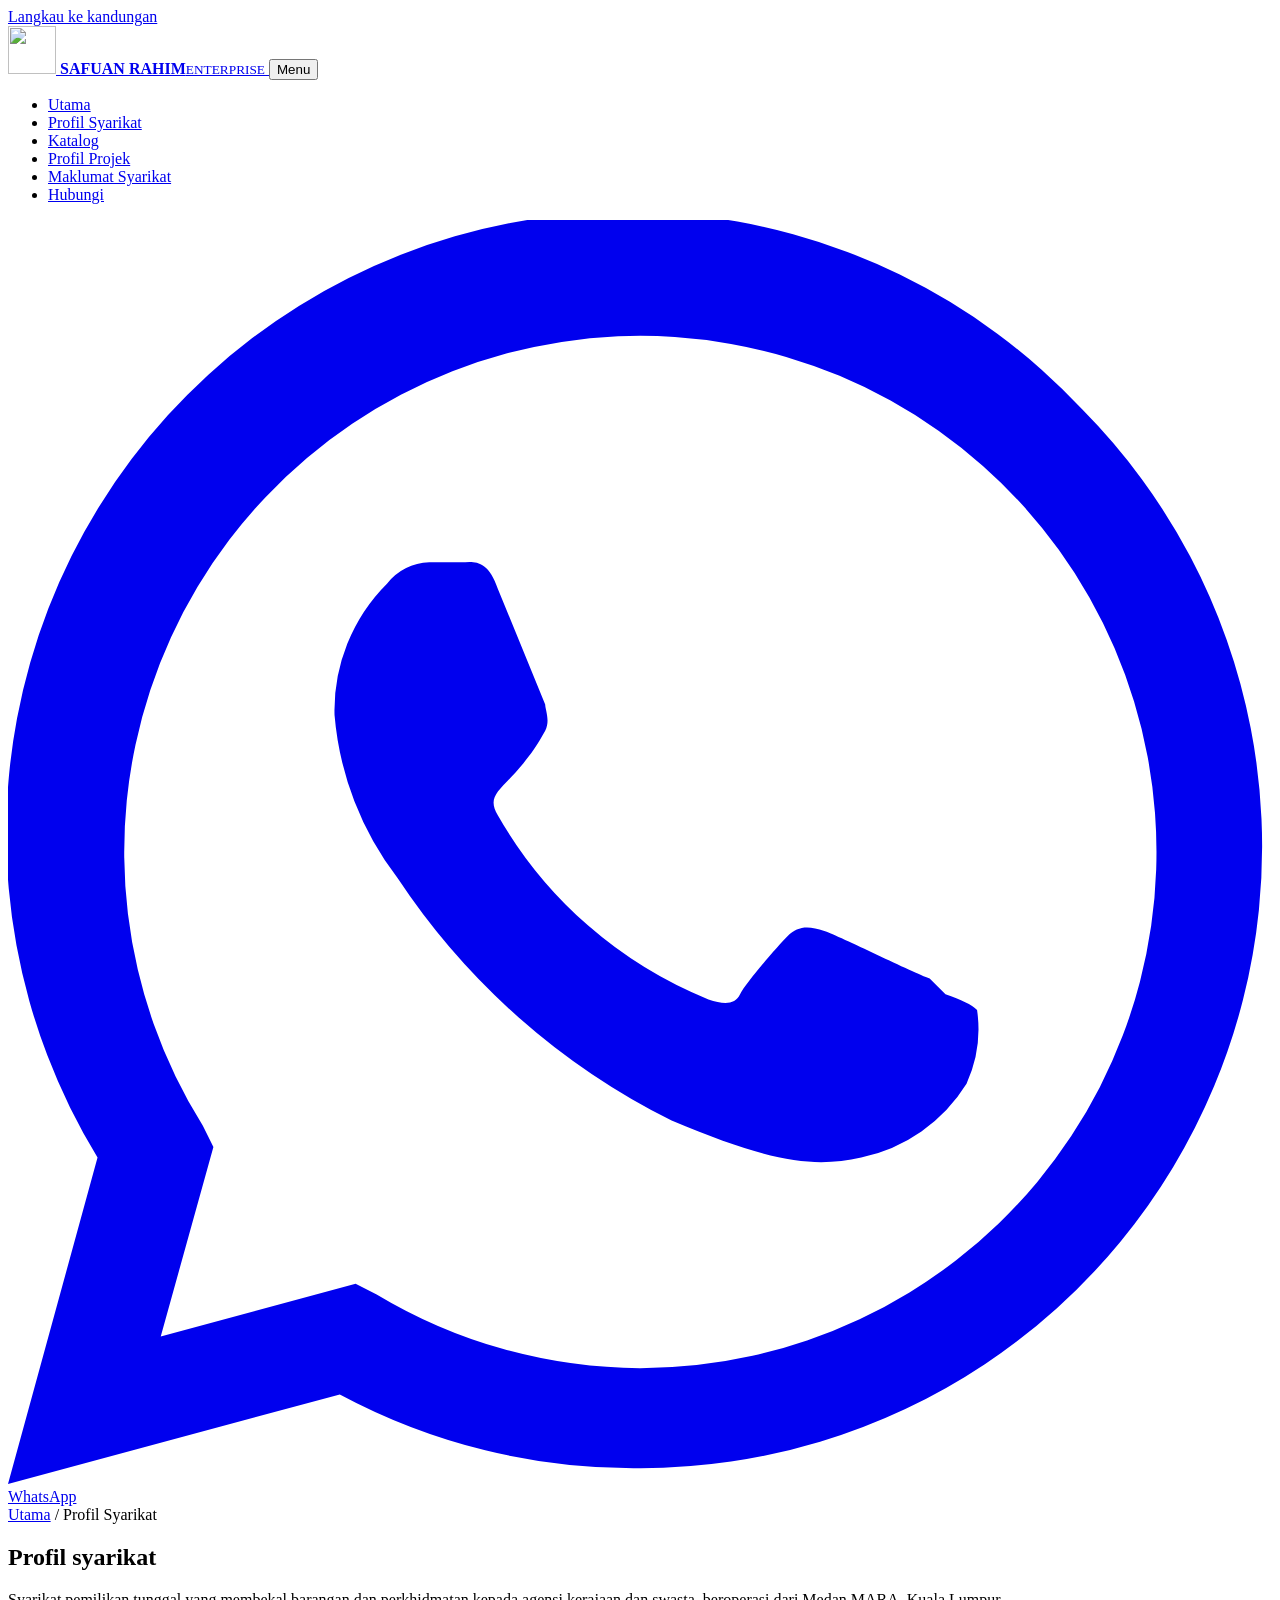
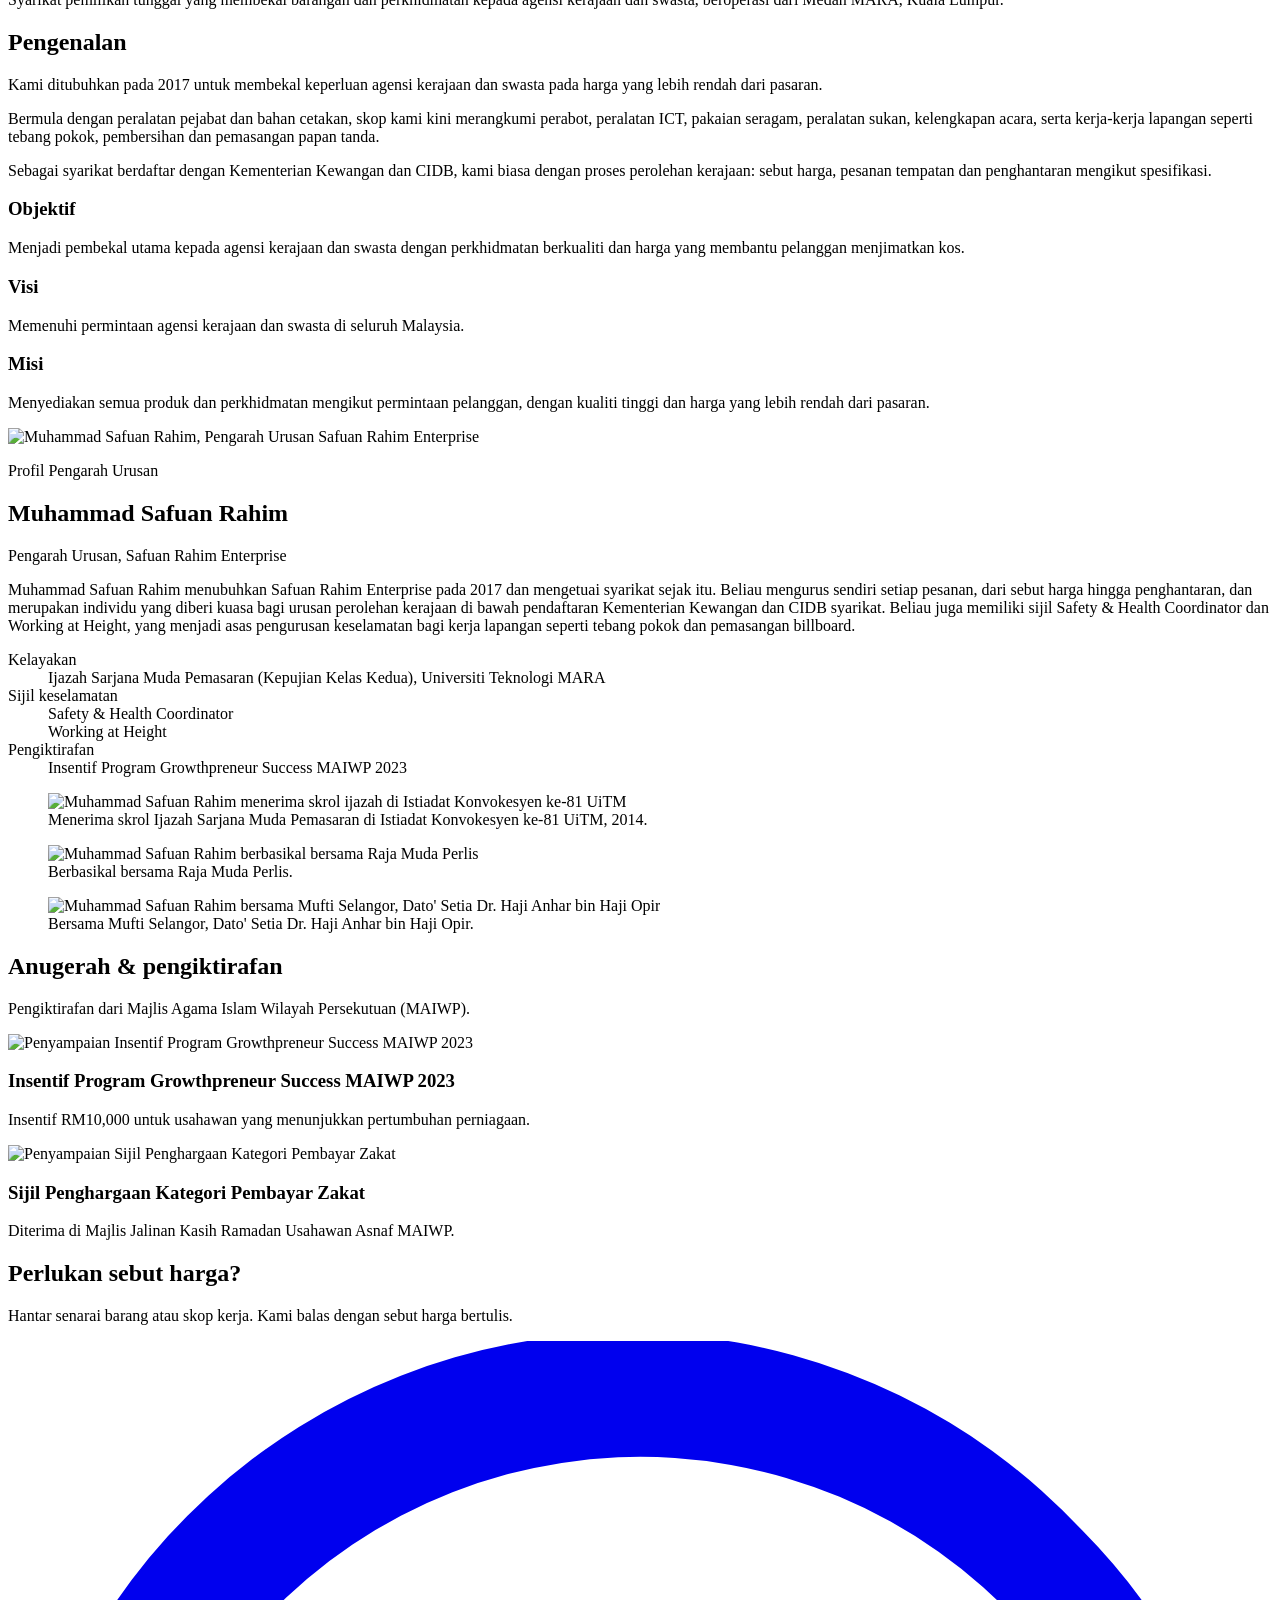
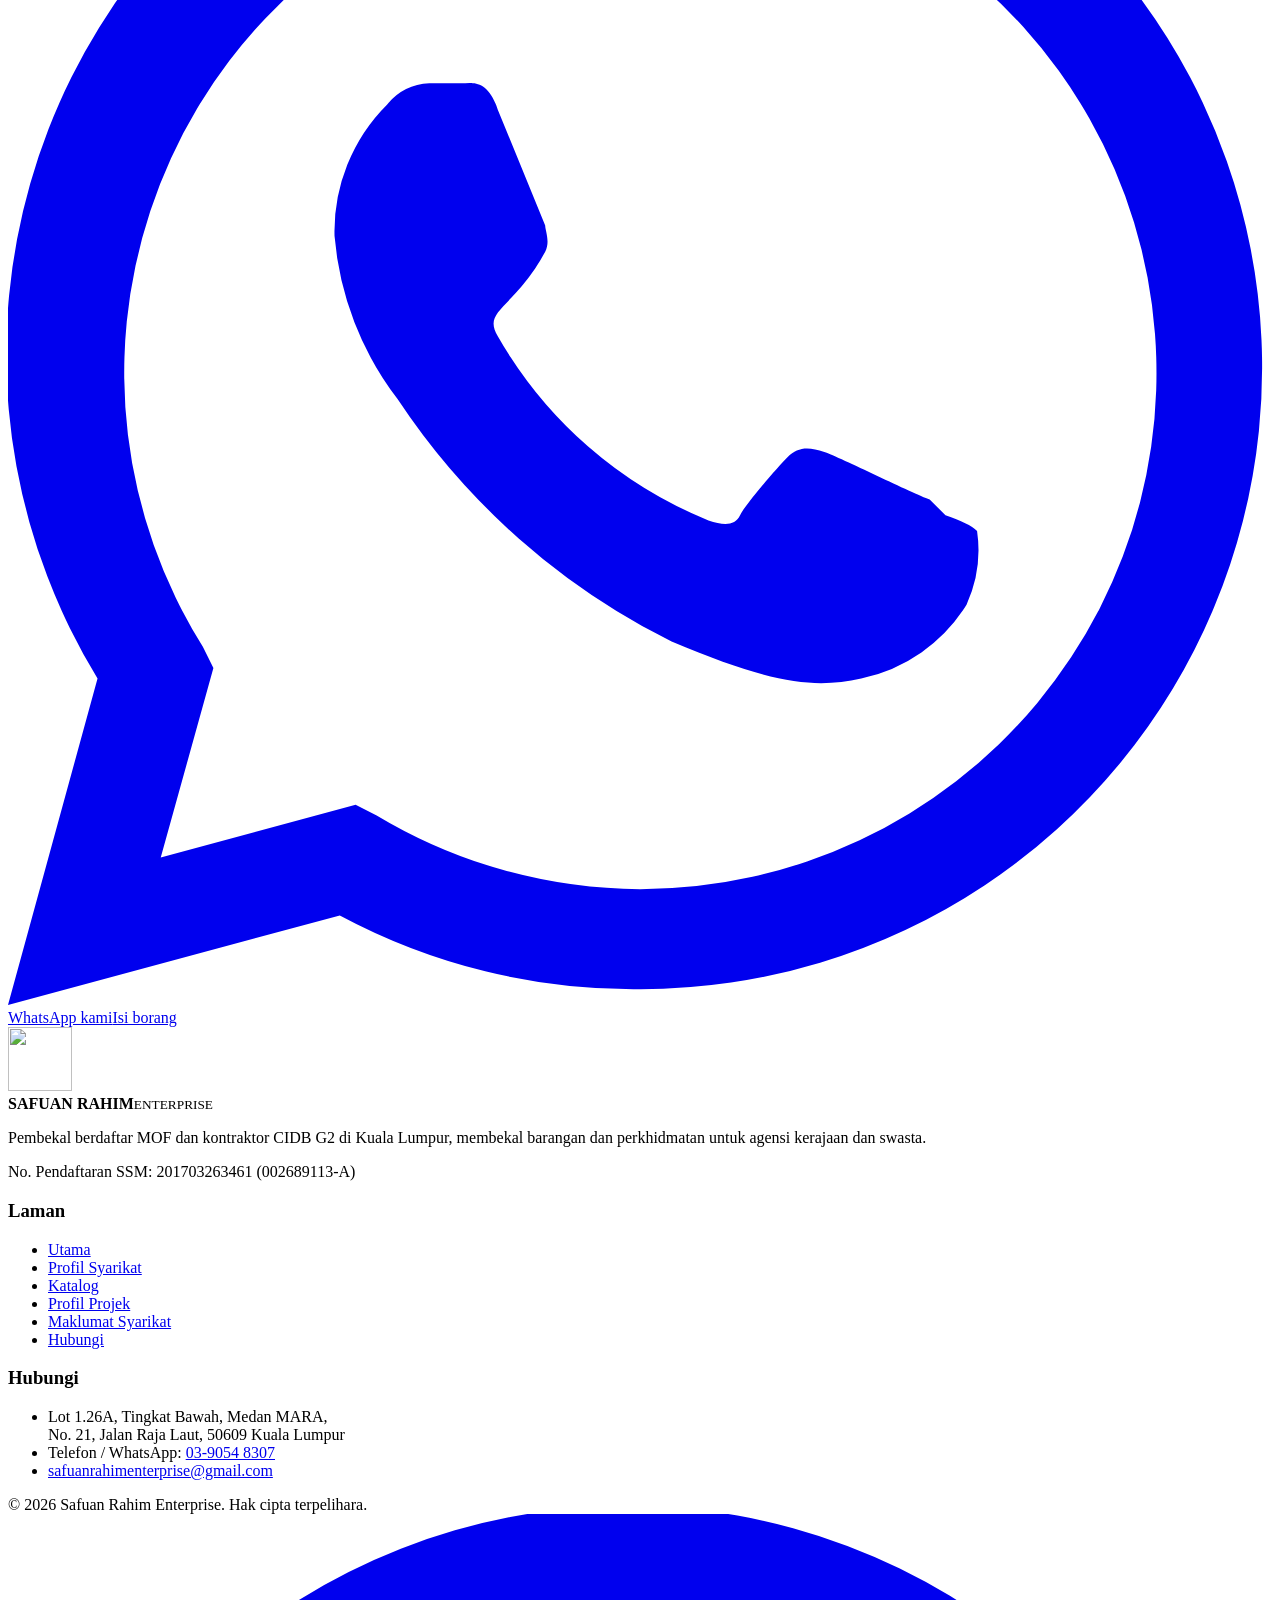
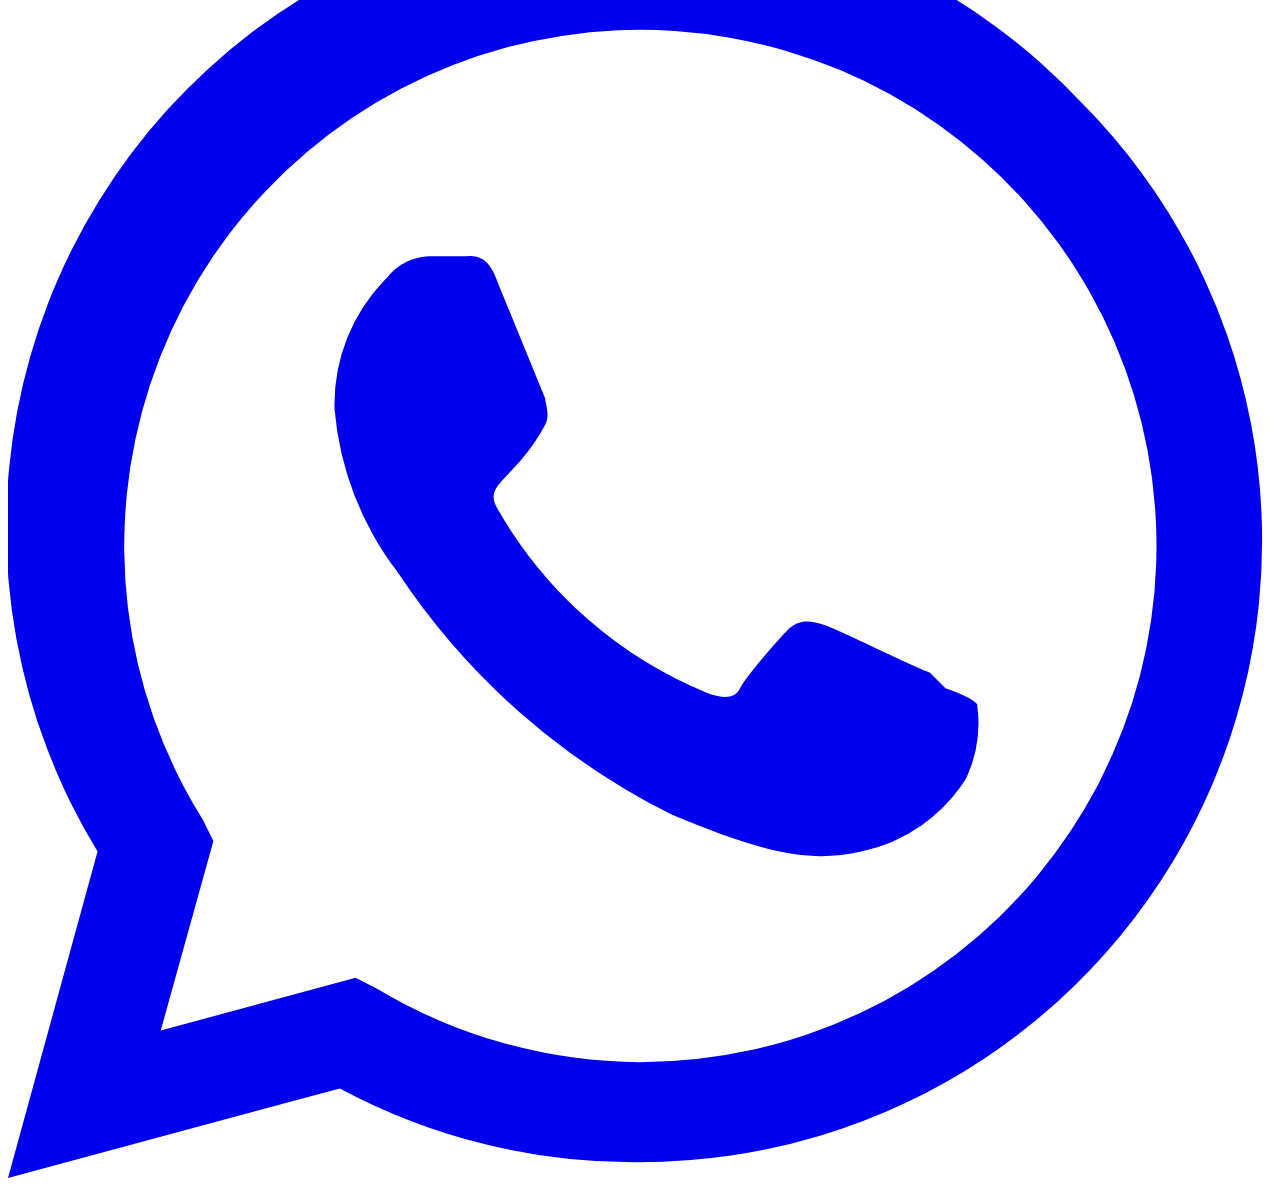
==== profil-syarikat.html @ c1486c1a "Add files via upload" ====
<!DOCTYPE html>
<html lang="ms">
<head>
<meta charset="utf-8">
<meta name="viewport" content="width=device-width, initial-scale=1">
<title>Profil Syarikat Pembekal Bumiputera Kuala Lumpur | Safuan Rahim Enterprise</title>
<meta name="description" content="Kenali Safuan Rahim Enterprise, syarikat bumiputera berdaftar MOF di Medan MARA, Kuala Lumpur yang membekal agensi kerajaan dan swasta sejak 2017.">
<link rel="canonical" href="https://sre.com.my/profil-syarikat.html">
<meta name="robots" content="index, follow">
<meta name="theme-color" content="#1F3442">
<meta property="og:type" content="website">
<meta property="og:locale" content="ms_MY">
<meta property="og:site_name" content="Safuan Rahim Enterprise">
<meta property="og:title" content="Profil Syarikat Pembekal Bumiputera Kuala Lumpur | Safuan Rahim Enterprise">
<meta property="og:description" content="Kenali Safuan Rahim Enterprise, syarikat bumiputera berdaftar MOF di Medan MARA, Kuala Lumpur yang membekal agensi kerajaan dan swasta sejak 2017.">
<meta property="og:url" content="https://sre.com.my/profil-syarikat.html">
<meta property="og:image" content="https://sre.com.my/assets/img/og-image.jpg">
<meta name="twitter:card" content="summary_large_image">
<link rel="icon" href="assets/img/favicon.ico" sizes="any">
<link rel="icon" type="image/png" href="assets/img/icon-32.png">
<link rel="apple-touch-icon" href="assets/img/icon-180.png">
<link rel="preconnect" href="https://fonts.googleapis.com">
<link rel="preconnect" href="https://fonts.gstatic.com" crossorigin>
<link href="https://fonts.googleapis.com/css2?family=Plus+Jakarta+Sans:wght@600;700;800&family=Jost:wght@400;500;600&display=swap" rel="stylesheet">
<link rel="stylesheet" href="assets/css/style.css">
<script src="assets/js/analytics.js" defer></script>

</head>
<body>
<a class="skip" href="#main">Langkau ke kandungan</a>
<header class="site-header">
  <div class="wrap">
    <a class="brand" href="index.html" aria-label="Safuan Rahim Enterprise, laman utama">
      <img src="assets/img/logo-mark.png" alt="" width="48" height="48">
      <span class="brand-name"><b>SAFUAN RAHIM</b><small>ENTERPRISE</small></span>
    </a>
    <button class="nav-toggle" aria-controls="nav" aria-expanded="false"><span class="sr-only">Menu</span><span></span><span></span><span></span></button>
    <nav class="nav" id="nav" aria-label="Navigasi utama"><ul><li><a href="index.html">Utama</a></li><li><a href="profil-syarikat.html" aria-current="page">Profil Syarikat</a></li><li><a href="katalog.html">Katalog</a></li><li><a href="projek.html">Profil Projek</a></li><li><a href="maklumat-syarikat.html">Maklumat Syarikat</a></li><li><a href="hubungi.html">Hubungi</a></li></ul></nav>
    <a class="btn btn-solid btn-sm header-cta" href="https://wa.me/60390548307?text=Salam%2C%20saya%20ingin%20mendapatkan%20sebut%20harga." target="_blank" rel="noopener"><svg viewBox="0 0 24 24" fill="currentColor" aria-hidden="true"><path d="M17.5 14.4c-.3-.1-1.7-.8-2-.9s-.5-.1-.7.1-.8.9-.9 1.1-.3.2-.6.1a8.1 8.1 0 01-4-3.5c-.3-.5.3-.5.9-1.6.1-.2 0-.4 0-.5l-.9-2.2c-.2-.6-.5-.5-.7-.5h-.6a1.1 1.1 0 00-.8.4 3.4 3.4 0 00-1 2.5 5.9 5.9 0 001.2 3.1 13.4 13.4 0 005.2 4.6c1.9.8 2.7.9 3.6.7a3.1 3.1 0 002-1.4 2.5 2.5 0 00.2-1.4c-.1-.1-.3-.2-.6-.3zM12 21.8a9.8 9.8 0 01-5-1.4l-.4-.2-3.7 1 1-3.6-.2-.4A9.8 9.8 0 1112 21.8zm8.4-18.2A11.8 11.8 0 001.7 17.8L0 24l6.3-1.7a11.8 11.8 0 005.7 1.4A11.8 11.8 0 0020.4 3.6z"/></svg> WhatsApp</a>
  </div>
</header>
<main id="main">

<section class="page-head"><div class="wrap"><nav class="crumbs" aria-label="Breadcrumb"><a href="index.html">Utama</a> / <span>Profil Syarikat</span></nav>
<h1>Profil syarikat</h1>
<p>Syarikat pemilikan tunggal yang membekal barangan dan perkhidmatan kepada agensi kerajaan dan swasta, beroperasi dari Medan MARA, Kuala Lumpur.</p>
</div></section>

<section class="section"><div class="wrap split">
  <div>
    <h2>Pengenalan</h2>
    <p class="lead-serif">Kami ditubuhkan pada 2017 untuk membekal keperluan agensi kerajaan dan swasta pada harga yang lebih rendah dari pasaran.</p>
    <p>Bermula dengan peralatan pejabat dan bahan cetakan, skop kami kini merangkumi perabot, peralatan ICT, pakaian seragam, peralatan sukan, kelengkapan acara, serta kerja-kerja lapangan seperti tebang pokok, pembersihan dan pemasangan papan tanda.</p>
    <p>Sebagai syarikat berdaftar dengan Kementerian Kewangan dan CIDB, kami biasa dengan proses perolehan kerajaan: sebut harga, pesanan tempatan dan penghantaran mengikut spesifikasi.</p>
  </div>
  <div>
    <div class="statement"><h3>Objektif</h3><p>Menjadi pembekal utama kepada agensi kerajaan dan swasta dengan perkhidmatan berkualiti dan harga yang membantu pelanggan menjimatkan kos.</p></div>
    <div class="statement"><h3>Visi</h3><p>Memenuhi permintaan agensi kerajaan dan swasta di seluruh Malaysia.</p></div>
    <div class="statement"><h3>Misi</h3><p>Menyediakan semua produk dan perkhidmatan mengikut permintaan pelanggan, dengan kualiti tinggi dan harga yang lebih rendah dari pasaran.</p></div>
  </div>
</div></section>

<section class="section section-mist" id="pengarah"><div class="wrap">
  <div class="director">
    <div class="director-photo framed"><img src="assets/img/team/pengarah.jpg" alt="Muhammad Safuan Rahim, Pengarah Urusan Safuan Rahim Enterprise" width="640" height="800"></div>
    <div class="director-text">
      <p class="eyebrow">Profil Pengarah Urusan</p>
      <h2>Muhammad Safuan Rahim</h2>
      <p class="director-role">Pengarah Urusan, Safuan Rahim Enterprise</p>
      <p>Muhammad Safuan Rahim menubuhkan Safuan Rahim Enterprise pada 2017 dan mengetuai syarikat sejak itu. Beliau mengurus sendiri setiap pesanan, dari sebut harga hingga penghantaran, dan merupakan individu yang diberi kuasa bagi urusan perolehan kerajaan di bawah pendaftaran Kementerian Kewangan dan CIDB syarikat. Beliau juga memiliki sijil Safety &amp; Health Coordinator dan Working at Height, yang menjadi asas pengurusan keselamatan bagi kerja lapangan seperti tebang pokok dan pemasangan billboard.</p>
      <dl class="director-facts">
        <dt>Kelayakan</dt><dd>Ijazah Sarjana Muda Pemasaran (Kepujian Kelas Kedua), Universiti Teknologi MARA</dd>
        <dt>Sijil keselamatan</dt><dd>Safety &amp; Health Coordinator<br>Working at Height</dd>
        <dt>Pengiktirafan</dt><dd>Insentif Program Growthpreneur Success MAIWP 2023</dd>
      </dl>
    </div>
  </div>
  <div class="director-gallery">
    <figure><div class="ph framed"><img src="assets/img/team/pengarah-konvokesyen.jpg" alt="Muhammad Safuan Rahim menerima skrol ijazah di Istiadat Konvokesyen ke-81 UiTM" loading="lazy"></div><figcaption>Menerima skrol Ijazah Sarjana Muda Pemasaran di Istiadat Konvokesyen ke-81 UiTM, 2014.</figcaption></figure>
    <figure><div class="ph framed"><img src="assets/img/team/pengarah-berbasikal.jpg" alt="Muhammad Safuan Rahim berbasikal bersama Raja Muda Perlis" loading="lazy"></div><figcaption>Berbasikal bersama Raja Muda Perlis.</figcaption></figure>
    <figure><div class="ph framed"><img src="assets/img/team/pengarah-kunjungan.jpg" alt="Muhammad Safuan Rahim bersama Mufti Selangor, Dato' Setia Dr. Haji Anhar bin Haji Opir" loading="lazy"></div><figcaption>Bersama Mufti Selangor, Dato' Setia Dr. Haji Anhar bin Haji Opir.</figcaption></figure>
  </div>
</div></section>

<section class="section"><div class="wrap">
  <div class="section-head"><h2>Anugerah & pengiktirafan</h2><p>Pengiktirafan dari Majlis Agama Islam Wilayah Persekutuan (MAIWP).</p></div>
  <div class="awards">
    <article class="award"><img src="assets/img/projek/growthpreneur-1.jpg" alt="Penyampaian Insentif Program Growthpreneur Success MAIWP 2023" loading="lazy"><div><h3>Insentif Program Growthpreneur Success MAIWP 2023</h3><p>Insentif RM10,000 untuk usahawan yang menunjukkan pertumbuhan perniagaan.</p></div></article>
    <article class="award"><img src="assets/img/projek/zakat-1.jpg" alt="Penyampaian Sijil Penghargaan Kategori Pembayar Zakat" loading="lazy"><div><h3>Sijil Penghargaan Kategori Pembayar Zakat</h3><p>Diterima di Majlis Jalinan Kasih Ramadan Usahawan Asnaf MAIWP.</p></div></article>
  </div>
</div></section>
<section class="cta-band"><div class="wrap">
<div><h2>Perlukan sebut harga?</h2><p>Hantar senarai barang atau skop kerja. Kami balas dengan sebut harga bertulis.</p></div>
<div class="hero-actions" style="margin:0"><a class="btn btn-solid" href="https://wa.me/60390548307?text=Salam%2C%20saya%20ingin%20mendapatkan%20sebut%20harga." target="_blank" rel="noopener"><svg viewBox="0 0 24 24" fill="currentColor" aria-hidden="true"><path d="M17.5 14.4c-.3-.1-1.7-.8-2-.9s-.5-.1-.7.1-.8.9-.9 1.1-.3.2-.6.1a8.1 8.1 0 01-4-3.5c-.3-.5.3-.5.9-1.6.1-.2 0-.4 0-.5l-.9-2.2c-.2-.6-.5-.5-.7-.5h-.6a1.1 1.1 0 00-.8.4 3.4 3.4 0 00-1 2.5 5.9 5.9 0 001.2 3.1 13.4 13.4 0 005.2 4.6c1.9.8 2.7.9 3.6.7a3.1 3.1 0 002-1.4 2.5 2.5 0 00.2-1.4c-.1-.1-.3-.2-.6-.3zM12 21.8a9.8 9.8 0 01-5-1.4l-.4-.2-3.7 1 1-3.6-.2-.4A9.8 9.8 0 1112 21.8zm8.4-18.2A11.8 11.8 0 001.7 17.8L0 24l6.3-1.7a11.8 11.8 0 005.7 1.4A11.8 11.8 0 0020.4 3.6z"/></svg> WhatsApp kami</a><a class="btn btn-line" href="hubungi.html">Isi borang</a></div>
</div></section>

</main>
<footer class="site-footer">
  <div class="wrap">
    <div class="foot-grid">
      <div>
        <div class="foot-brand"><img src="assets/img/logo-mark.png" alt="" width="64" height="64"><div><b>SAFUAN RAHIM</b><small>ENTERPRISE</small></div></div>
        <p>Pembekal berdaftar MOF dan kontraktor CIDB G2 di Kuala Lumpur, membekal barangan dan perkhidmatan untuk agensi kerajaan dan swasta.</p>
        <p>No. Pendaftaran SSM: 201703263461 (002689113-A)</p>
      </div>
      <div>
        <h3>Laman</h3>
        <ul><li><a href="index.html">Utama</a></li><li><a href="profil-syarikat.html">Profil Syarikat</a></li><li><a href="katalog.html">Katalog</a></li><li><a href="projek.html">Profil Projek</a></li><li><a href="maklumat-syarikat.html">Maklumat Syarikat</a></li><li><a href="hubungi.html">Hubungi</a></li></ul>
      </div>
      <div>
        <h3>Hubungi</h3>
        <ul>
          <li>Lot 1.26A, Tingkat Bawah, Medan MARA,<br>No. 21, Jalan Raja Laut, 50609 Kuala Lumpur</li>
          <li>Telefon / WhatsApp: <a href="tel:+60390548307">03-9054 8307</a></li>
          <li><a href="mailto:safuanrahimenterprise@gmail.com">safuanrahimenterprise@gmail.com</a></li>
        </ul>
      </div>
    </div>
    <div class="foot-bottom"><span>&copy; <span id="year">2026</span> Safuan Rahim Enterprise. Hak cipta terpelihara.</span></div>
  </div>
</footer>
<a class="wa-float" href="https://wa.me/60390548307?text=Salam%2C%20saya%20ingin%20mendapatkan%20sebut%20harga." target="_blank" rel="noopener" aria-label="Hubungi kami melalui WhatsApp"><svg viewBox="0 0 24 24" fill="currentColor" aria-hidden="true"><path d="M17.5 14.4c-.3-.1-1.7-.8-2-.9s-.5-.1-.7.1-.8.9-.9 1.1-.3.2-.6.1a8.1 8.1 0 01-4-3.5c-.3-.5.3-.5.9-1.6.1-.2 0-.4 0-.5l-.9-2.2c-.2-.6-.5-.5-.7-.5h-.6a1.1 1.1 0 00-.8.4 3.4 3.4 0 00-1 2.5 5.9 5.9 0 001.2 3.1 13.4 13.4 0 005.2 4.6c1.9.8 2.7.9 3.6.7a3.1 3.1 0 002-1.4 2.5 2.5 0 00.2-1.4c-.1-.1-.3-.2-.6-.3zM12 21.8a9.8 9.8 0 01-5-1.4l-.4-.2-3.7 1 1-3.6-.2-.4A9.8 9.8 0 1112 21.8zm8.4-18.2A11.8 11.8 0 001.7 17.8L0 24l6.3-1.7a11.8 11.8 0 005.7 1.4A11.8 11.8 0 0020.4 3.6z"/></svg></a>
<script src="assets/js/main.js" defer></script>
</body>
</html>
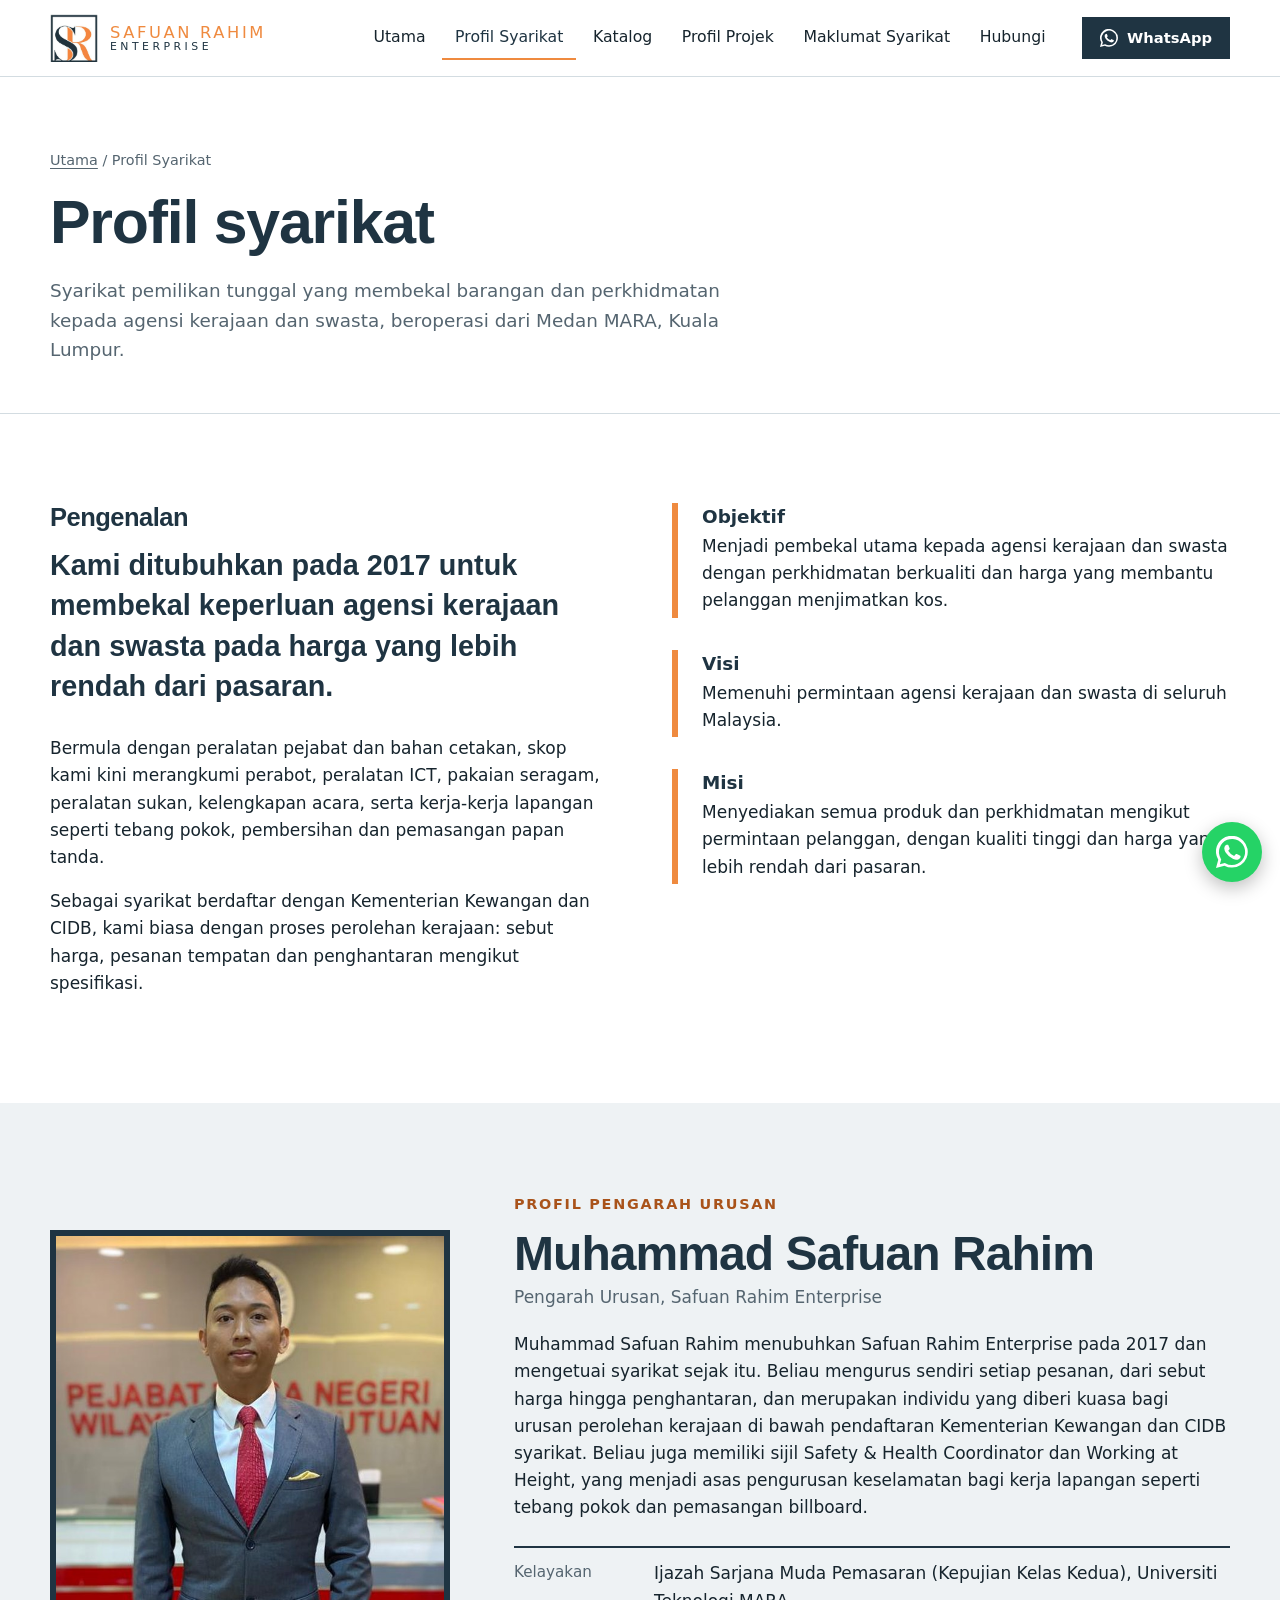
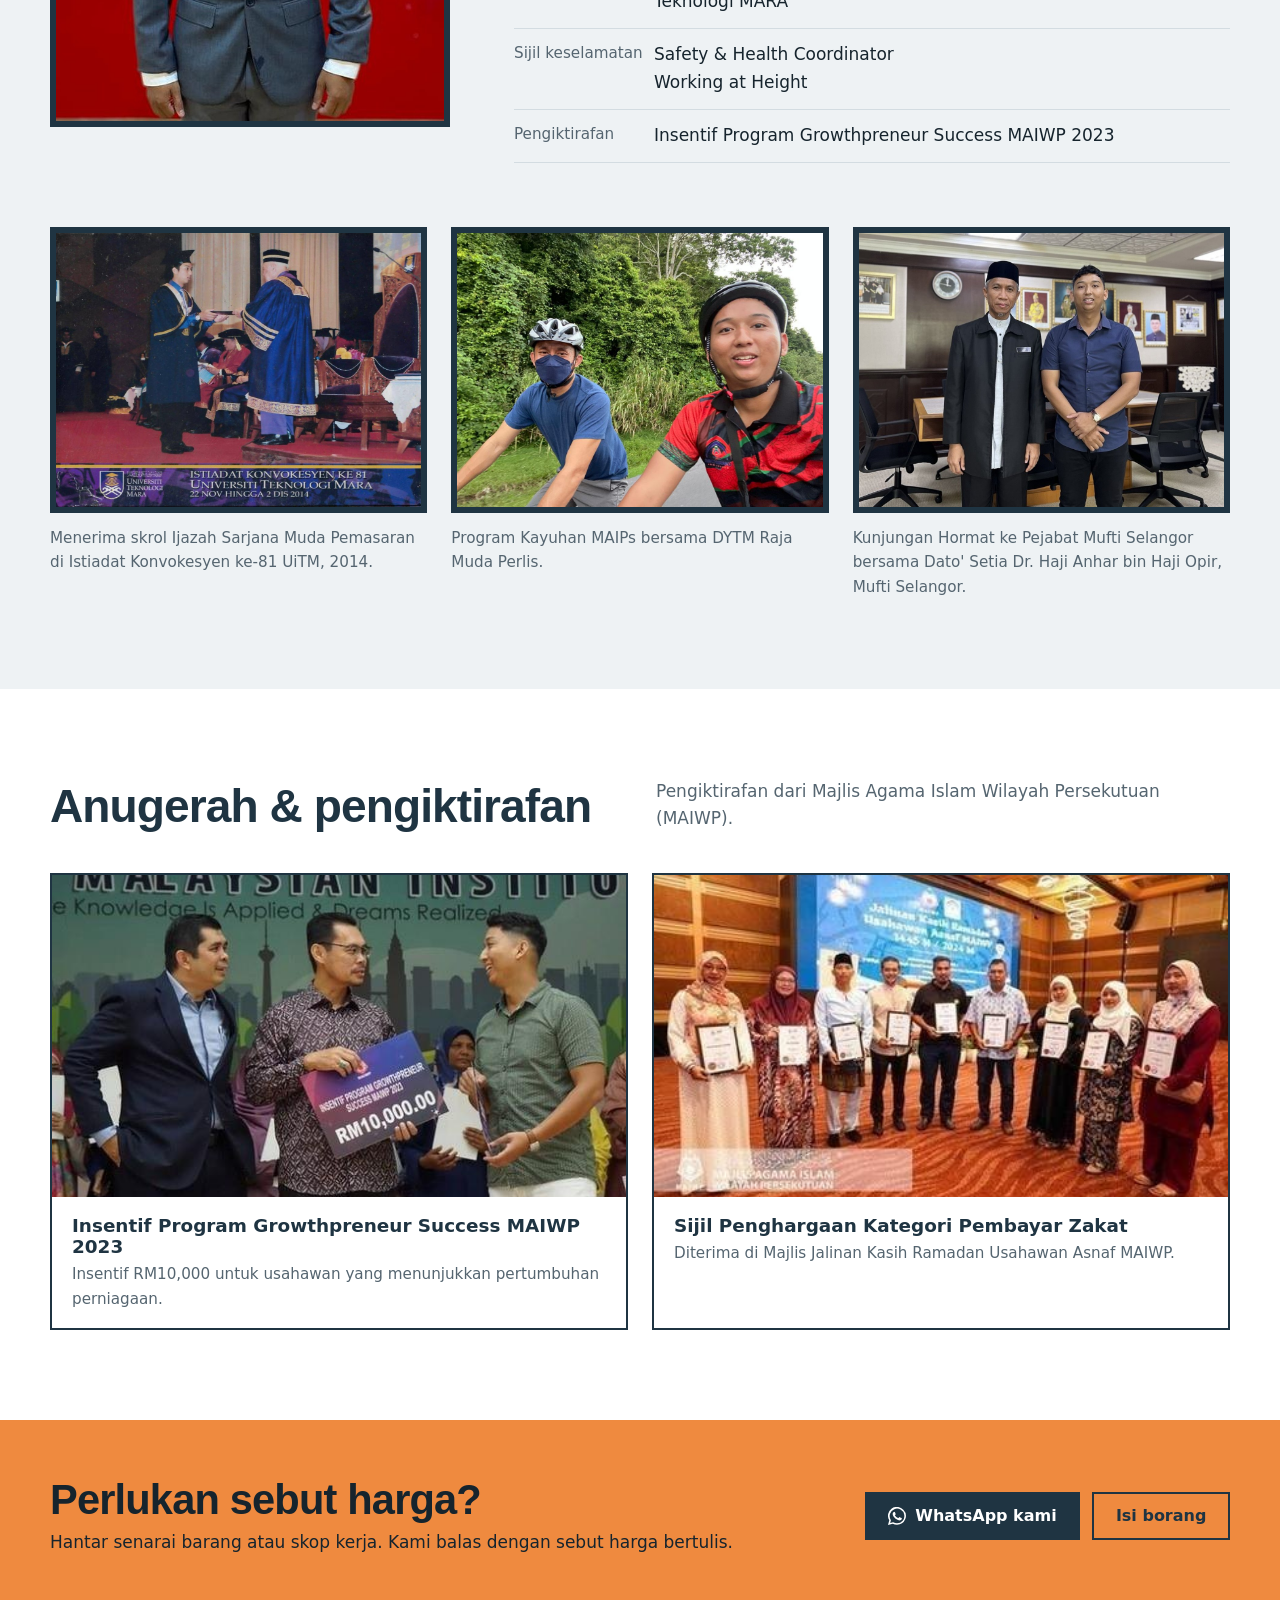
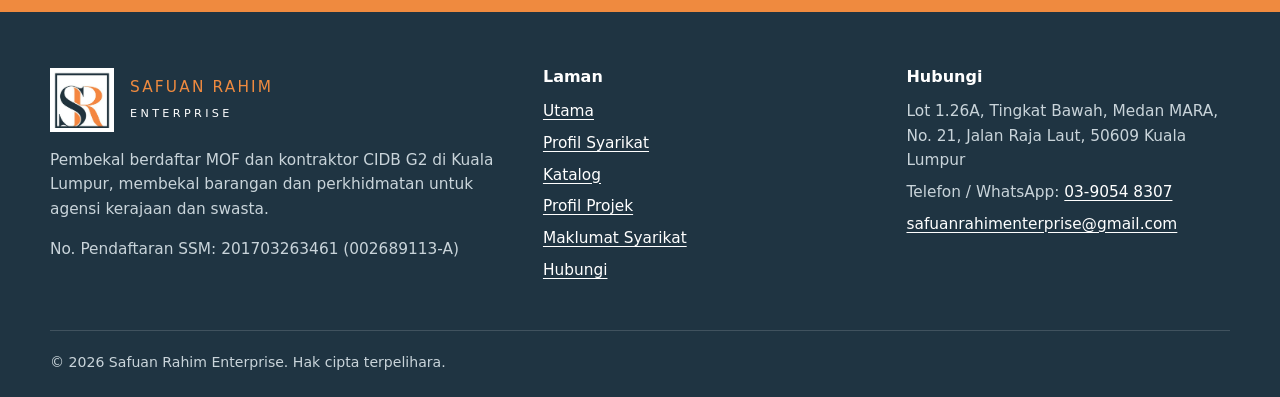
==== commit b52bfcaf: "Add files via upload" ====
--- a/profil-syarikat.html
+++ b/profil-syarikat.html
@@ -77,8 +77,8 @@
   </div>
   <div class="director-gallery">
     <figure><div class="ph framed"><img src="assets/img/team/pengarah-konvokesyen.jpg" alt="Muhammad Safuan Rahim menerima skrol ijazah di Istiadat Konvokesyen ke-81 UiTM" loading="lazy"></div><figcaption>Menerima skrol Ijazah Sarjana Muda Pemasaran di Istiadat Konvokesyen ke-81 UiTM, 2014.</figcaption></figure>
-    <figure><div class="ph framed"><img src="assets/img/team/pengarah-berbasikal.jpg" alt="Muhammad Safuan Rahim berbasikal bersama Raja Muda Perlis" loading="lazy"></div><figcaption>Berbasikal bersama Raja Muda Perlis.</figcaption></figure>
-    <figure><div class="ph framed"><img src="assets/img/team/pengarah-kunjungan.jpg" alt="Muhammad Safuan Rahim bersama Mufti Selangor, Dato' Setia Dr. Haji Anhar bin Haji Opir" loading="lazy"></div><figcaption>Bersama Mufti Selangor, Dato' Setia Dr. Haji Anhar bin Haji Opir.</figcaption></figure>
+    <figure><div class="ph framed"><img src="assets/img/team/pengarah-berbasikal.jpg" alt="Muhammad Safuan Rahim di Program Kayuhan MAIPs bersama DYTM Raja Muda Perlis" loading="lazy"></div><figcaption>Program Kayuhan MAIPs bersama DYTM Raja Muda Perlis.</figcaption></figure>
+    <figure><div class="ph framed"><img src="assets/img/team/pengarah-kunjungan.jpg" alt="Muhammad Safuan Rahim bersama Mufti Selangor, Dato' Setia Dr. Haji Anhar bin Haji Opir" loading="lazy"></div><figcaption>Kunjungan Hormat ke Pejabat Mufti Selangor bersama Dato' Setia Dr. Haji Anhar bin Haji Opir, Mufti Selangor.</figcaption></figure>
   </div>
 </div></section>
 
--- a/assets/css/style.css
+++ b/assets/css/style.css
@@ -0,0 +1,344 @@
+/* Safuan Rahim Enterprise — gaya utama
+   Warna diambil terus dari logo: biru gelap (S) dan oren (R). */
+:root{
+  --navy:#1F3442;
+  --navy-2:#2C4757;
+  --orange:#EF8A3F;
+  --orange-ink:#A9531A;   /* oren gelap untuk teks kecil di atas putih */
+  --paper:#FFFFFF;
+  --mist:#EEF2F4;
+  --ink:#16242D;
+  --muted:#556570;
+  --line:#D3DCE1;
+  --frame:6px;
+  --wrap:1180px;
+  --serif:"Plus Jakarta Sans", "Segoe UI", Arial, sans-serif;
+  --sans:"Jost", "Futura", "Century Gothic", system-ui, sans-serif;
+}
+*,*::before,*::after{box-sizing:border-box}
+html{scroll-behavior:smooth;-webkit-text-size-adjust:100%}
+body{margin:0;font-family:var(--sans);font-size:1.0625rem;line-height:1.6;color:var(--ink);background:var(--paper)}
+img{max-width:100%;height:auto;display:block}
+a{color:var(--navy);text-underline-offset:3px}
+a:hover{color:var(--orange-ink)}
+:focus-visible{outline:3px solid var(--orange);outline-offset:3px}
+h1,h2,h3,h4{line-height:1.15;margin:0 0 .5em;color:var(--navy)}
+h1,h2{font-family:var(--serif);font-weight:800;letter-spacing:-.02em}
+h3,h4{font-family:var(--sans);font-weight:600}
+p{margin:0 0 1em;max-width:68ch}
+.wrap{width:min(100% - 2.5rem, var(--wrap));margin-inline:auto}
+.skip{position:absolute;left:-999px;top:0;background:var(--navy);color:#fff;padding:.6rem 1rem;z-index:100}
+.skip:focus{left:1rem}
+.sr-only{position:absolute;width:1px;height:1px;overflow:hidden;clip:rect(0 0 0 0)}
+
+/* ---------- Header ---------- */
+.site-header{position:sticky;top:0;z-index:50;background:rgba(255,255,255,.96);backdrop-filter:blur(6px);border-bottom:1px solid var(--line)}
+.site-header .wrap{display:flex;align-items:center;gap:1.5rem;min-height:76px}
+.brand{display:flex;align-items:center;gap:.75rem;text-decoration:none;color:var(--navy);flex-shrink:0}
+.brand img{width:48px;height:48px}
+.brand-name{display:flex;flex-direction:column;line-height:1.05}
+.brand-name b{font-weight:500;letter-spacing:.16em;color:var(--orange);font-size:1.02rem}
+.brand-name small{letter-spacing:.32em;font-size:.68rem;color:var(--navy)}
+.nav{margin-left:auto}
+.nav ul{list-style:none;margin:0;padding:0;display:flex;gap:.25rem}
+.nav a{display:block;padding:.55rem .8rem;text-decoration:none;font-weight:500;font-size:.98rem;color:var(--ink);border-bottom:2px solid transparent}
+.nav a:hover{color:var(--navy);border-bottom-color:var(--line)}
+.nav a[aria-current="page"]{color:var(--navy);border-bottom-color:var(--orange)}
+.nav-toggle{display:none;margin-left:auto;background:none;border:2px solid var(--navy);width:46px;height:42px;cursor:pointer;color:var(--navy)}
+.nav-toggle span{display:block;width:20px;height:2px;background:currentColor;margin:4px auto}
+.header-cta{flex-shrink:0}
+
+/* ---------- Buttons ---------- */
+.btn{display:inline-flex;align-items:center;gap:.55rem;padding:.8rem 1.35rem;font:600 1rem/1 var(--sans);text-decoration:none;border:2px solid var(--navy);cursor:pointer;transition:background .15s,color .15s}
+.btn-solid{background:var(--navy);color:#fff}
+.btn-solid:hover{background:var(--navy-2);color:#fff}
+.btn-orange{background:var(--orange);border-color:var(--orange);color:var(--ink)}
+.btn-orange:hover{background:#F39D5C;color:var(--ink)}
+.btn-line{background:transparent;color:var(--navy)}
+.btn-line:hover{background:var(--navy);color:#fff}
+.btn svg{width:18px;height:18px;flex-shrink:0}
+.btn-sm{padding:.6rem 1rem;font-size:.92rem}
+
+/* ---------- Hero (home) ---------- */
+.hero{padding:clamp(3rem,7vw,6rem) 0 clamp(3rem,6vw,5rem)}
+.hero .wrap{display:grid;grid-template-columns:1.25fr 1fr;gap:clamp(2rem,5vw,4.5rem);align-items:center}
+.hero h1{font-size:clamp(2.2rem,5vw,4rem);line-height:1.08;margin-bottom:.45em}
+.hero .lede{font-size:1.2rem;color:var(--muted);max-width:52ch}
+.hero-actions{display:flex;flex-wrap:wrap;gap:.75rem;margin-top:1.75rem}
+
+/* Bingkai — dipinjam dari kotak logo */
+.framed{border:var(--frame) solid var(--navy);background:#fff;position:relative}
+.ledger{padding:1.5rem 1.5rem 1.25rem}
+.ledger h2{font-family:var(--sans);font-size:1.05rem;font-weight:600;margin:0 0 .9rem;display:flex;justify-content:space-between;gap:1rem}
+.ledger h2 span{font-weight:400;color:var(--muted)}
+.ledger ol{list-style:none;margin:0;padding:0}
+.ledger li{display:grid;grid-template-columns:1fr auto;gap:.15rem 1rem;padding:.8rem 0;border-top:1px solid var(--line)}
+.ledger li b{font-weight:500}
+.ledger li .who{grid-column:1;color:var(--muted);font-size:.92rem}
+.ledger li .amt{grid-row:1/3;grid-column:2;align-self:center;font-variant-numeric:tabular-nums;font-weight:600;color:var(--navy)}
+.ledger-foot{display:flex;justify-content:space-between;align-items:center;border-top:var(--frame) solid var(--orange);margin:.4rem -1.5rem -1.25rem;padding:.9rem 1.5rem;background:var(--mist);font-size:.95rem}
+
+/* ---------- Credentials strip ---------- */
+.creds{background:var(--navy);color:#fff}
+.creds ul{list-style:none;margin:0;padding:0;display:grid;grid-template-columns:repeat(5,1fr)}
+.creds li{padding:1.25rem 1rem;border-left:1px solid rgba(255,255,255,.15)}
+.creds li:first-child{border-left:0}
+.creds b{display:block;font-size:1.05rem;font-weight:600;color:var(--orange)}
+.creds span{font-size:.9rem;color:#C9D4DA}
+
+/* ---------- Sections ---------- */
+.section{padding:clamp(3.5rem,7vw,6rem) 0}
+.section-mist{background:var(--mist)}
+.section-head{display:grid;grid-template-columns:1fr 1fr;gap:2rem;align-items:end;margin-bottom:2.5rem}
+.section-head h2{font-size:clamp(2rem,3.6vw,2.9rem);margin:0}
+.section-head p{color:var(--muted);margin:0}
+
+/* Services */
+.services{display:grid;grid-template-columns:repeat(2,1fr);border-top:2px solid var(--navy)}
+.service{display:grid;grid-template-columns:56px 1fr;gap:1.1rem;padding:1.6rem 1.5rem 1.6rem 0;border-bottom:1px solid var(--line)}
+.service:nth-child(even){padding-left:1.5rem;padding-right:0;border-left:1px solid var(--line)}
+.service .ico{width:56px;height:56px;border:2px solid var(--navy);display:grid;place-items:center;color:var(--navy)}
+.service .ico svg{width:28px;height:28px}
+.service h3{font-size:1.2rem;margin:.1rem 0 .3rem}
+.service p{margin:0 0 .5rem;color:var(--muted);font-size:.98rem}
+.service .proof{font-size:.88rem;color:var(--orange-ink);font-weight:500}
+
+/* Clients chart */
+.clients-grid{display:grid;grid-template-columns:1fr 1.4fr;gap:clamp(2rem,5vw,4rem);align-items:start}
+.figures{display:grid;grid-template-columns:1fr 1fr;gap:0;border:2px solid var(--navy);margin-top:1.5rem}
+.figures div{padding:1.1rem 1.2rem;border-right:1px solid var(--line);border-bottom:1px solid var(--line)}
+.figures div:nth-child(2n){border-right:0}
+.figures div:nth-last-child(-n+2){border-bottom:0}
+.figures b{display:block;font-family:var(--serif);font-weight:800;font-size:2rem;color:var(--navy);line-height:1.1}
+.figures span{font-size:.9rem;color:var(--muted)}
+.bars{list-style:none;margin:0;padding:0}
+.bars li{display:grid;grid-template-columns:minmax(150px,1fr) 2fr 2.5rem;gap:1rem;align-items:center;padding:.5rem 0;border-bottom:1px solid var(--line);font-size:.96rem}
+.bars .bar{height:14px;background:var(--mist);position:relative}
+.bars .bar i{position:absolute;inset:0 auto 0 0;background:var(--orange)}
+.bars li:first-child .bar i{background:var(--navy)}
+.bars .n{text-align:right;font-variant-numeric:tabular-nums;font-weight:600}
+
+/* Photo tiles */
+.tiles{display:grid;grid-template-columns:repeat(3,1fr);gap:1.5rem}
+.tile{text-decoration:none;color:inherit;display:block}
+.tile figure{margin:0}
+.tile .ph{aspect-ratio:4/3;overflow:hidden;border:var(--frame) solid var(--navy);background:var(--mist)}
+.tile img{width:100%;height:100%;object-fit:cover;transition:transform .4s}
+.tile:hover img{transform:scale(1.04)}
+.tile figcaption{padding:.9rem 0 0}
+.tile figcaption b{display:block;font-size:1.1rem;color:var(--navy)}
+.tile figcaption span{color:var(--muted);font-size:.93rem}
+
+/* Senarai klien */
+.clients{list-style:none;margin:0;padding:0;display:grid;grid-template-columns:repeat(6,1fr);border-top:2px solid var(--navy);border-left:1px solid var(--line)}
+.client{display:flex;flex-direction:column;align-items:center;gap:.75rem;padding:1.5rem 1rem;border-right:1px solid var(--line);border-bottom:1px solid var(--line);text-align:center;background:#fff}
+.client .logo{height:100px;width:100%;display:grid;place-items:center}
+.client .logo img{max-height:100px;max-width:150px;width:auto;object-fit:contain}
+.client .mono{font-family:var(--serif);font-weight:800;font-size:1.35rem;color:var(--navy);border:3px solid var(--navy);padding:.55rem .7rem;min-width:84px;letter-spacing:.02em}
+.client .cname{font-size:.88rem;font-weight:500;color:var(--ink);line-height:1.3}
+@media (max-width:1080px){.clients{grid-template-columns:repeat(4,1fr)}}
+@media (max-width:640px){.clients{grid-template-columns:repeat(2,1fr)}.client{padding:1.2rem .6rem}.client .logo{height:84px}.client .logo img{max-height:84px;max-width:130px}}
+
+/* CTA band */
+.cta-band{background:var(--orange);color:var(--ink);padding:clamp(2.5rem,5vw,3.5rem) 0}
+.cta-band .wrap{display:flex;flex-wrap:wrap;justify-content:space-between;align-items:center;gap:1.5rem}
+.cta-band h2{color:var(--ink);font-size:clamp(1.8rem,3.4vw,2.6rem);margin:0 0 .3rem}
+.cta-band p{margin:0}
+.cta-band .btn-solid{border-color:var(--navy)}
+
+/* ---------- Page header (inner pages) ---------- */
+.page-head{padding:clamp(2.5rem,6vw,4.5rem) 0 clamp(2rem,4vw,3rem);border-bottom:1px solid var(--line)}
+.page-head h1{font-size:clamp(2.4rem,5vw,3.8rem);margin-bottom:.3em}
+.page-head p{font-size:1.15rem;color:var(--muted);max-width:60ch;margin:0}
+.crumbs{font-size:.9rem;color:var(--muted);margin-bottom:1rem}
+.crumbs a{color:var(--muted)}
+
+/* ---------- Profil ---------- */
+.split{display:grid;grid-template-columns:1fr 1fr;gap:clamp(2rem,5vw,4.5rem);align-items:start}
+.statement{border-left:var(--frame) solid var(--orange);padding:.2rem 0 .2rem 1.5rem;margin-bottom:2rem}
+.statement h3{font-size:1.15rem;margin-bottom:.35rem}
+.statement p{margin:0;color:var(--ink)}
+.lead-serif{font-family:var(--serif);font-weight:600;font-size:clamp(1.4rem,2.4vw,1.8rem);line-height:1.4;color:var(--navy);max-width:none}
+.team{display:grid;grid-template-columns:repeat(3,1fr);gap:1.5rem}
+.team .head{grid-column:1/-1;display:grid;grid-template-columns:200px 1fr;gap:1.75rem;align-items:center;padding-bottom:1.5rem;border-bottom:2px solid var(--navy)}
+.person img{width:100%;max-width:220px;aspect-ratio:4/5;object-fit:cover;border:var(--frame) solid var(--navy);background:var(--mist)}
+.person h3{font-size:1.15rem;margin:.9rem 0 .1rem}
+.person .role{color:var(--orange-ink);font-weight:500;font-size:.95rem;margin:0}
+.person .edu{color:var(--muted);font-size:.93rem;margin:.2rem 0 0}
+.head .person-text h3{font-family:var(--serif);font-size:2rem;font-weight:800;margin:.2rem 0}
+.awards{display:grid;grid-template-columns:1fr 1fr;gap:1.5rem}
+.award{border:2px solid var(--navy);background:#fff}
+.award img{width:100%;aspect-ratio:16/9;object-fit:cover}
+.award div{padding:1.1rem 1.25rem}
+.award h3{font-size:1.15rem;margin-bottom:.3rem}
+.award p{margin:0;color:var(--muted);font-size:.95rem}
+
+/* Profil pengarah */
+.director{display:grid;grid-template-columns:minmax(260px,400px) 1fr;gap:clamp(2rem,5vw,4rem);align-items:center}
+.director-photo img{width:100%;aspect-ratio:4/5;object-fit:cover}
+.eyebrow{font-size:.9rem;font-weight:600;letter-spacing:.12em;text-transform:uppercase;color:var(--orange-ink);margin:0 0 .6rem}
+.director-text h2{font-size:clamp(2rem,4vw,3rem);margin:0 0 .2rem}
+.director-role{color:var(--muted);font-weight:500;margin:0 0 1.25rem}
+.director-facts{display:grid;grid-template-columns:140px 1fr;margin:1.5rem 0 0;border-top:2px solid var(--navy)}
+.director-facts dt,.director-facts dd{margin:0;padding:.8rem 0;border-bottom:1px solid var(--line)}
+.director-facts dt{color:var(--muted);font-size:.95rem}
+.director-facts dd{font-weight:500}
+.director-gallery{display:grid;grid-template-columns:repeat(3,1fr);gap:1.5rem;margin-top:clamp(2.5rem,5vw,4rem)}
+.director-gallery figure{margin:0}
+.director-gallery .ph img{width:100%;aspect-ratio:4/3;object-fit:cover}
+.director-gallery figcaption{padding-top:.8rem;color:var(--muted);font-size:.95rem}
+@media (max-width:900px){.director-gallery{grid-template-columns:1fr 1fr}.director{grid-template-columns:1fr}.director-photo{max-width:420px}}
+@media (max-width:640px){.director-gallery{grid-template-columns:1fr}.director-facts{grid-template-columns:1fr}.director-facts dt{border-bottom:0;padding-bottom:0}}
+
+/* ---------- Katalog ---------- */
+.filters{display:flex;flex-wrap:wrap;gap:.5rem;margin-bottom:2rem}
+.chip{font:500 .95rem var(--sans);padding:.55rem 1rem;border:2px solid var(--line);background:#fff;color:var(--ink);cursor:pointer}
+.chip:hover{border-color:var(--navy)}
+.chip[aria-pressed="true"]{background:var(--navy);border-color:var(--navy);color:#fff}
+.chip .c{opacity:.7;margin-left:.25rem}
+.catalog{display:grid;grid-template-columns:repeat(3,1fr);gap:0;border-top:2px solid var(--navy);border-left:1px solid var(--line)}
+.item{display:flex;flex-direction:column;padding:1.5rem;border-right:1px solid var(--line);border-bottom:1px solid var(--line);background:#fff}
+.item[hidden]{display:none}
+.item .cat{display:flex;align-items:center;gap:.5rem;font-size:.85rem;color:var(--orange-ink);font-weight:500;margin-bottom:.8rem}
+.item .cat svg{width:18px;height:18px}
+.item h3{font-size:1.2rem;margin:0 0 .4rem}
+.item p{color:var(--muted);font-size:.96rem;margin:0 0 1rem}
+.item .past{font-size:.86rem;color:var(--muted);border-top:1px dashed var(--line);padding-top:.7rem;margin-top:auto;margin-bottom:1rem}
+.item .past b{color:var(--ink);font-weight:500}
+.item .btn{align-self:flex-start}
+.note{background:var(--mist);border-left:var(--frame) solid var(--navy);padding:1.1rem 1.4rem;margin-top:2rem;max-width:none}
+
+/* ---------- Projek ---------- */
+.gallery-group{padding:2.5rem 0;border-top:1px solid var(--line)}
+.gallery-group:first-of-type{border-top:0;padding-top:0}
+.gallery-group header{display:flex;flex-wrap:wrap;justify-content:space-between;align-items:baseline;gap:.5rem 2rem;margin-bottom:1.25rem}
+.gallery-group h2{font-size:clamp(1.5rem,2.6vw,2rem);margin:0}
+.gallery-group header p{margin:0;color:var(--muted)}
+.photos{display:grid;grid-template-columns:repeat(4,1fr);gap:1rem}
+.photos button{padding:0;border:var(--frame) solid var(--navy);background:var(--mist);cursor:zoom-in;aspect-ratio:3/4;overflow:hidden}
+.photos img{width:100%;height:100%;object-fit:cover}
+.photos-wide{grid-template-columns:repeat(2,1fr)}
+.photos-wide button{aspect-ratio:3/2;background:#fff}
+.photos-wide img{object-fit:contain}
+.table-tools{display:flex;flex-wrap:wrap;gap:1rem;justify-content:space-between;align-items:center;margin-bottom:1.25rem}
+.search{font:1rem var(--sans);padding:.7rem 1rem;border:2px solid var(--line);min-width:min(320px,100%)}
+.search:focus{border-color:var(--navy);outline:none}
+.table-wrap{overflow-x:auto;border-top:2px solid var(--navy)}
+table{border-collapse:collapse;width:100%;font-size:.96rem;min-width:640px}
+th,td{text-align:left;padding:.8rem .9rem;border-bottom:1px solid var(--line);vertical-align:top}
+th{font-weight:600;color:var(--navy);background:var(--mist)}
+td.num,th.num{text-align:right;font-variant-numeric:tabular-nums;white-space:nowrap}
+td.date{white-space:nowrap;color:var(--muted)}
+tr[hidden]{display:none}
+tfoot td{font-weight:600;background:var(--mist);border-bottom:0}
+.lightbox{position:fixed;inset:0;background:rgba(15,25,32,.92);display:none;align-items:center;justify-content:center;z-index:200;padding:1.5rem}
+.lightbox.open{display:flex}
+.lightbox img{max-height:85vh;max-width:min(92vw,900px);width:auto;border:var(--frame) solid #fff}
+.lightbox button{position:absolute;background:#fff;border:0;width:48px;height:48px;font-size:1.6rem;cursor:pointer;color:var(--navy)}
+.lb-close{top:1rem;right:1rem}
+.lb-prev{left:1rem;top:50%;transform:translateY(-50%)}
+.lb-next{right:1rem;top:50%;transform:translateY(-50%)}
+
+/* ---------- Maklumat syarikat ---------- */
+.facts{display:grid;grid-template-columns:220px 1fr;border-top:2px solid var(--navy);margin:0}
+.facts dt,.facts dd{padding:.85rem 0;border-bottom:1px solid var(--line);margin:0}
+.facts dt{color:var(--muted);font-size:.95rem;padding-right:1rem}
+.facts dd{font-weight:500}
+.certs{display:grid;grid-template-columns:repeat(3,1fr);gap:1.5rem}
+.cert{border:2px solid var(--navy);padding:1.4rem;background:#fff;display:flex;flex-direction:column}
+.cert .issuer{font-size:.88rem;color:var(--orange-ink);font-weight:500;margin-bottom:.4rem}
+.cert h3{font-size:1.25rem;margin:0 0 .6rem}
+.cert dl{margin:auto 0 0;font-size:.92rem;display:grid;grid-template-columns:auto 1fr;gap:.25rem .8rem}
+.cert dt{color:var(--muted)}
+.cert dd{margin:0;font-weight:500}
+.tags{display:flex;flex-wrap:wrap;gap:.5rem;list-style:none;padding:0;margin:0}
+.tags li{border:1px solid var(--line);padding:.35rem .75rem;font-size:.9rem;background:#fff}
+
+/* ---------- Hubungi ---------- */
+.contact-grid{display:grid;grid-template-columns:1fr 1.2fr;gap:clamp(2rem,5vw,4rem)}
+.contact-list{list-style:none;padding:0;margin:0 0 2rem;border-top:2px solid var(--navy)}
+.contact-list li{display:grid;grid-template-columns:40px 1fr;gap:1rem;padding:1.1rem 0;border-bottom:1px solid var(--line)}
+.contact-list svg{width:24px;height:24px;color:var(--orange-ink);margin-top:.15rem}
+.contact-list b{display:block;font-weight:600;color:var(--navy)}
+.contact-list a{word-break:break-word}
+.form{display:grid;grid-template-columns:1fr 1fr;gap:1.1rem}
+.form .full{grid-column:1/-1}
+.form label{display:block;font-weight:500;font-size:.95rem;margin-bottom:.35rem}
+.form input,.form select,.form textarea{width:100%;font:1rem var(--sans);padding:.75rem .9rem;border:2px solid var(--line);background:#fff;color:var(--ink);border-radius:0}
+.form input:focus,.form select:focus,.form textarea:focus{border-color:var(--navy);outline:none}
+.form textarea{min-height:140px;resize:vertical}
+.form .hint{font-size:.88rem;color:var(--muted);margin:.3rem 0 0}
+.form-actions{display:flex;flex-wrap:wrap;gap:.75rem;align-items:center}
+.map{border:var(--frame) solid var(--navy);margin-top:3rem}
+.map iframe{display:block;width:100%;height:400px;border:0}
+
+/* ---------- Footer ---------- */
+.site-footer{background:var(--navy);color:#C9D4DA;padding:3.5rem 0 1.5rem;font-size:.96rem}
+.site-footer a{color:#fff}
+.site-footer a:hover{color:var(--orange)}
+.foot-grid{display:grid;grid-template-columns:1.4fr 1fr 1fr;gap:2.5rem}
+.foot-brand{display:flex;gap:1rem;align-items:center;margin-bottom:1rem}
+.foot-brand img{width:64px;height:64px;background:#fff;padding:4px}
+.foot-brand b{color:var(--orange);letter-spacing:.14em;font-weight:500;display:block}
+.foot-brand small{letter-spacing:.3em;font-size:.7rem;color:#fff}
+.site-footer h3{color:#fff;font-size:1rem;margin-bottom:.8rem}
+.site-footer ul{list-style:none;padding:0;margin:0}
+.site-footer li{margin-bottom:.45rem}
+.foot-bottom{border-top:1px solid rgba(255,255,255,.15);margin-top:2.5rem;padding-top:1.25rem;display:flex;flex-wrap:wrap;justify-content:space-between;gap:1rem;font-size:.88rem}
+
+/* Floating WhatsApp */
+.wa-float{position:fixed;right:1.1rem;bottom:1.1rem;z-index:60;width:60px;height:60px;border-radius:50%;background:#25D366;color:#fff;display:grid;place-items:center;box-shadow:0 6px 18px rgba(0,0,0,.25)}
+.wa-float svg{width:32px;height:32px}
+.wa-float:hover{color:#fff;background:#1EBE5A}
+
+/* ---------- Responsive ---------- */
+@media (max-width:1080px){
+  .header-cta{display:none}
+  .catalog{grid-template-columns:repeat(2,1fr)}
+  .certs{grid-template-columns:repeat(2,1fr)}
+}
+@media (max-width:900px){
+  .nav-toggle{display:block}
+  .nav{position:absolute;top:100%;left:0;right:0;background:#fff;border-bottom:2px solid var(--navy);display:none}
+  .nav.open{display:block}
+  .nav ul{flex-direction:column;padding:.5rem 1.25rem 1rem}
+  .nav a{padding:.85rem 0;border-bottom:1px solid var(--line)}
+  .nav a[aria-current="page"]{border-bottom-color:var(--line);color:var(--orange-ink)}
+  .hero .wrap,.clients-grid,.split,.contact-grid,.section-head{grid-template-columns:1fr}
+  .creds ul{grid-template-columns:repeat(2,1fr)}
+  .creds li{border-left:0;border-top:1px solid rgba(255,255,255,.15)}
+  .tiles{grid-template-columns:1fr 1fr}
+  .photos{grid-template-columns:repeat(2,1fr)}
+  .photos-wide{grid-template-columns:1fr}
+  .foot-grid{grid-template-columns:1fr 1fr}
+  .foot-grid > :first-child{grid-column:1/-1}
+}
+@media (max-width:640px){
+  body{font-size:1rem}
+  .services{grid-template-columns:1fr}
+  .service,.service:nth-child(even){padding:1.4rem 0;border-left:0}
+  .catalog,.certs,.awards,.tiles,.team{grid-template-columns:1fr}
+  .team .head{grid-template-columns:120px 1fr;gap:1rem}
+  .team > .person{display:grid;grid-template-columns:96px 1fr;gap:0 1rem;align-items:center}
+  .team > .person img{grid-row:1/4;max-width:96px}
+  .team > .person h3{margin-top:0}
+  .filters{flex-wrap:nowrap;overflow-x:auto;margin-inline:-1.25rem;padding:0 1.25rem .4rem;scrollbar-width:thin}
+  .chip{white-space:nowrap;flex-shrink:0}
+  .table-tools .filters{margin-inline:0;padding-inline:0}
+  .team .head .person-text h3{font-size:1.5rem}
+  .bars li{grid-template-columns:1fr 2.5rem;gap:.3rem .75rem}
+  .bars .bar{grid-column:1/-1;grid-row:2}
+  .facts{grid-template-columns:1fr}
+  .facts dt{border-bottom:0;padding-bottom:0}
+  .form{grid-template-columns:1fr}
+  .foot-grid{grid-template-columns:1fr}
+  .creds li:first-child{border-top:0}
+  .brand-name b{font-size:.9rem}
+  .map iframe{height:320px}
+}
+@media (prefers-reduced-motion:reduce){
+  *{scroll-behavior:auto!important;transition:none!important;animation:none!important}
+}
+@media print{
+  .site-header,.wa-float,.site-footer,.cta-band{display:none}
+}
